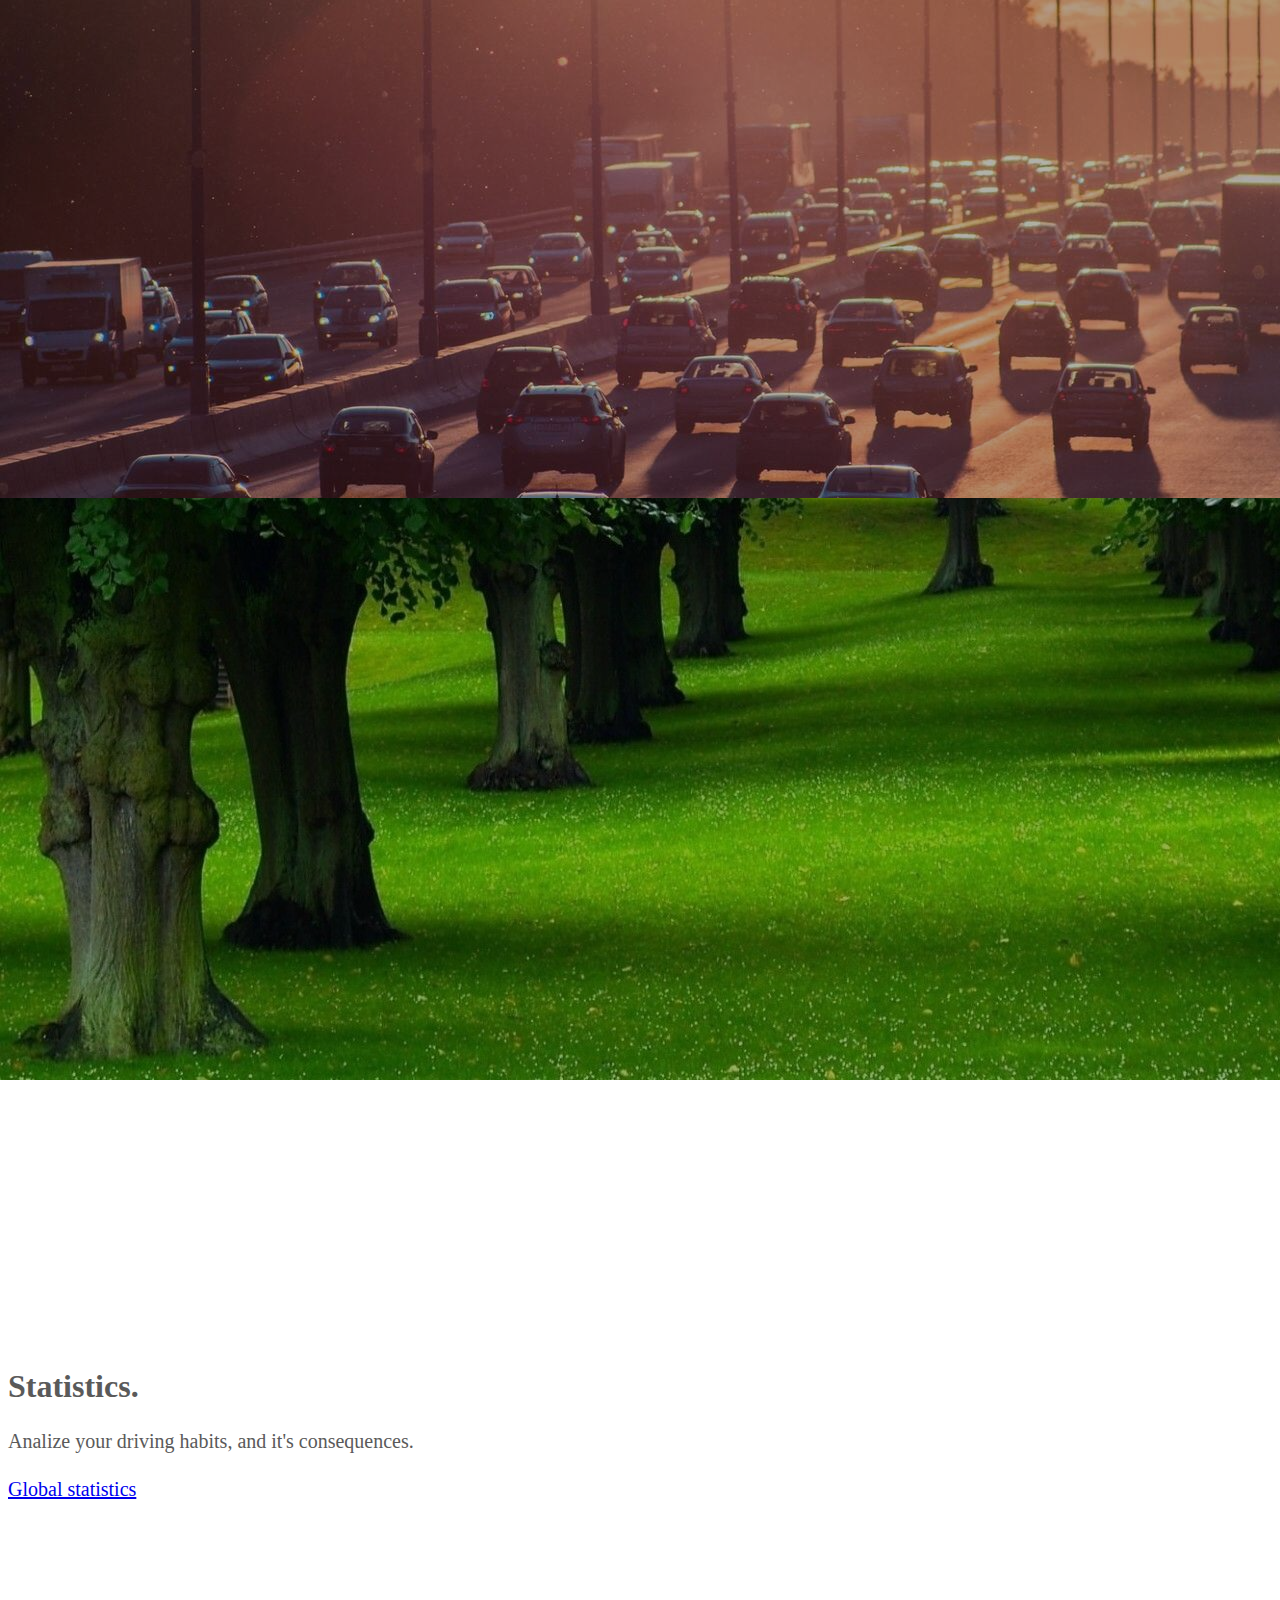
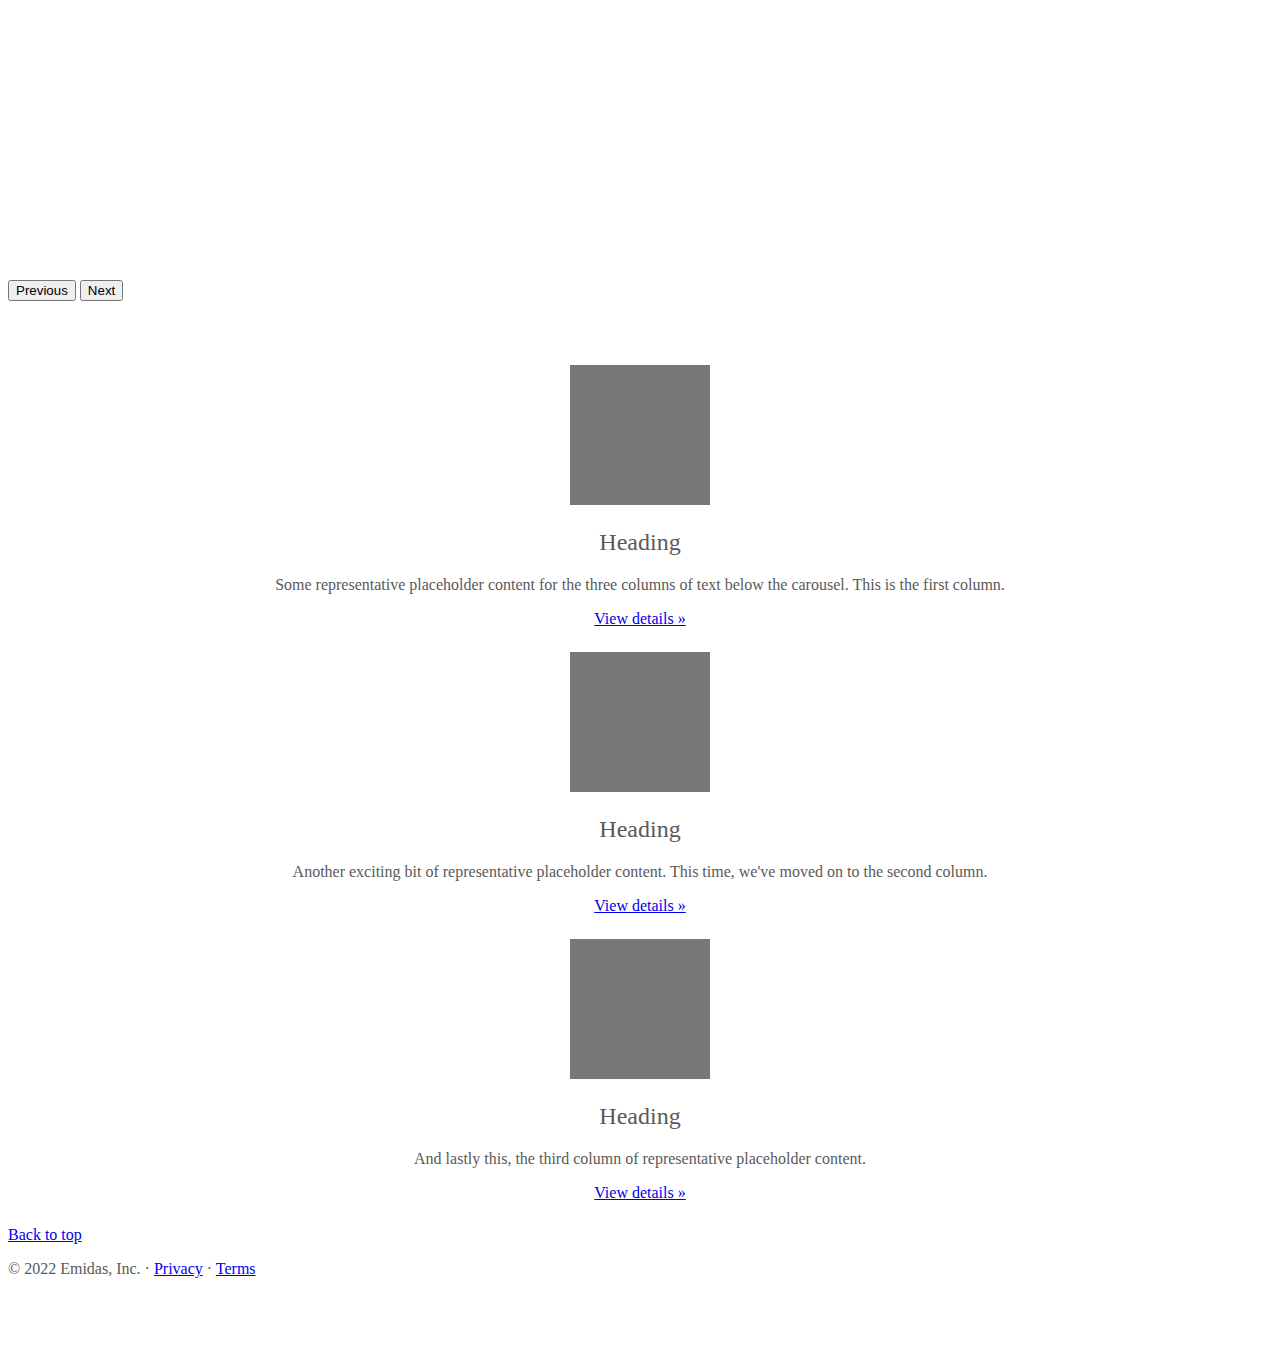
==== index.html @ fc40718a "deploy: 4984619fa4e0ced75c5fc4eb87c4cc761c5e7a39" ====
<!doctype html><head><meta charset=utf-8><meta name=viewport content="width=device-width,initial-scale=1"><meta name=description content><meta name=author content="Mark Otto, Jacob Thornton, and Bootstrap contributors"><meta name=generator content="Hugo 0.84.0"><title>emidas</title><link rel=icon href=/logo.png><link rel=canonical href=https://getbootstrap.com/docs/5.0/examples/carousel/><script src=https://cdn.jsdelivr.net/npm/bootstrap@5.2.2/dist/js/bootstrap.min.js integrity=sha384-IDwe1+LCz02ROU9k972gdyvl+AESN10+x7tBKgc9I5HFtuNz0wWnPclzo6p9vxnk crossorigin=anonymous></script>
<link href=https://cdn.jsdelivr.net/npm/bootstrap@5.0.2/dist/css/bootstrap.min.css rel=stylesheet integrity=sha384-EVSTQN3/azprG1Anm3QDgpJLIm9Nao0Yz1ztcQTwFspd3yD65VohhpuuCOmLASjC crossorigin=anonymous><link rel=stylesheet href=/products.styles.css><style>.bd-placeholder-img{font-size:1.125rem;text-anchor:middle;-webkit-user-select:none;-moz-user-select:none;user-select:none}@media(min-width:768px){.bd-placeholder-img-lg{font-size:3.5rem}}</style><link href=/carousel.css rel=stylesheet><link rel=preconnect href=https://fonts.googleapis.com crossorigin=true><link rel=preconnect href=https://fonts.gstatic.com><link rel=stylesheet href="https://fonts.googleapis.com/css2?family=Mulish:wght@200;300;400;500;600;700;800;900&display=swa"></head><body style=padding-top:75px><header><nav class="navbar navbar-expand-md navbar-light fixed-top bg-light"><div class=container-fluid><a class=navbar-brand href=/><img alt=logo src=/banner_logo.png height=50px></a>
<button class=navbar-toggler type=button data-bs-toggle=collapse data-bs-target=#navbarCollapse aria-controls=navbarCollapse aria-expanded=false aria-label="Toggle navigation">
<span class=navbar-toggler-icon></span></button><div class="collapse navbar-collapse" id=navbarCollapse><ul class="navbar-nav me-auto mb-2 mb-md-0"><li class=nav-item><a class=nav-link aria-current=page href=/>Home</a></li><li class=nav-item><a class=nav-link href=/how-it-works>How it works</a></li><li class=nav-item><a class=nav-link href=/pricing>Pricing</a></li><li class=nav-item><a class=nav-link href=/statistics>Statistics</a></li></ul><button class="btn btn-outline-success">Login</button></div></div></nav></header><main><div id=myCarousel class="carousel slide" data-bs-ride=carousel><div class=carousel-indicators><button type=button data-bs-target=#myCarousel data-bs-slide-to=0 aria-label="Slide 1" class=active aria-current=true></button>
<button type=button data-bs-target=#myCarousel data-bs-slide-to=1 aria-label="Slide 2"></button>
<button type=button data-bs-target=#myCarousel data-bs-slide-to=2 aria-label="Slide 3"></button></div><div class=carousel-inner><div class="carousel-item active"><img alt=logo src=/banner_1.jpg style=height:auto;filter:brightness(70%)><div class=container><div class="carousel-caption text-start"><h1>Ecology.</h1><p>Real time emissions tracker, for minimizing pollution.</p><p><a class="btn btn-lg btn-primary" href=/pricing>Pricing</a></p></div></div></div><div class=carousel-item><img alt=logo src=/banner_2.jpg style=height:auto;filter:brightness(70%)><div class=container><div class=carousel-caption><h1>Sustainability.</h1><p>Presenting total emited pollution, enabling emission offsetting.</p><p><a class="btn btn-lg btn-primary" href=/how-it-works>Learn more</a></p></div></div></div><div class=carousel-item><img alt=logo src=/banner_3.jpg style=height:auto;filter:brightness(70%)><div class=container><div class="carousel-caption text-end"><h1>Statistics.</h1><p>Analize your driving habits, and it's consequences.</p><p><a class="btn btn-lg btn-primary" href=/statistics>Global statistics</a></p></div></div></div></div><button class=carousel-control-prev type=button data-bs-target=#myCarousel data-bs-slide=prev>
<span class=carousel-control-prev-icon aria-hidden=true></span>
<span class=visually-hidden>Previous</span></button>
<button class=carousel-control-next type=button data-bs-target=#myCarousel data-bs-slide=next>
<span class=carousel-control-next-icon aria-hidden=true></span>
<span class=visually-hidden>Next</span></button></div><div class="container marketing"><div class=row><div class=col-lg-4><svg class="bd-placeholder-img rounded-circle" width="140" height="140" xmlns="banner_1.jpg" role="img" aria-label="Placeholder: 140x140" preserveAspectRatio="xMidYMid slice" focusable="false"><title>Placeholder</title><rect width="100%" height="100%" fill="#777"/><text x="50%" y="50%" fill="#777" dy=".3em">140x140</text></svg><h2>Heading</h2><p>Some representative placeholder content for the three columns of text below the carousel. This is the first column.</p><p><a class="btn btn-secondary" href=#>View details »</a></p></div><div class=col-lg-4><svg class="bd-placeholder-img rounded-circle" width="140" height="140" xmlns="http://www.w3.org/2000/svg" role="img" aria-label="Placeholder: 140x140" preserveAspectRatio="xMidYMid slice" focusable="false"><title>Placeholder</title><rect width="100%" height="100%" fill="#777"/><text x="50%" y="50%" fill="#777" dy=".3em">140x140</text></svg><h2>Heading</h2><p>Another exciting bit of representative placeholder content. This time, we've moved on to the second column.</p><p><a class="btn btn-secondary" href=#>View details »</a></p></div><div class=col-lg-4><svg class="bd-placeholder-img rounded-circle" width="140" height="140" xmlns="http://www.w3.org/2000/svg" role="img" aria-label="Placeholder: 140x140" preserveAspectRatio="xMidYMid slice" focusable="false"><title>Placeholder</title><rect width="100%" height="100%" fill="#777"/><text x="50%" y="50%" fill="#777" dy=".3em">140x140</text></svg><h2>Heading</h2><p>And lastly this, the third column of representative placeholder content.</p><p><a class="btn btn-secondary" href=#>View details »</a></p></div></div></div><footer class=container><p class=float-end><a href=#>Back to top</a></p><p>© 2022 Emidas, Inc. · <a href=#>Privacy</a> · <a href=#>Terms</a></p></footer></main><script src=/docs/5.0/dist/js/bootstrap.bundle.min.js integrity=sha384-MrcW6ZMFYlzcLA8Nl+NtUVF0sA7MsXsP1UyJoMp4YLEuNSfAP+JcXn/tWtIaxVXM crossorigin=anonymous></script></body></html>
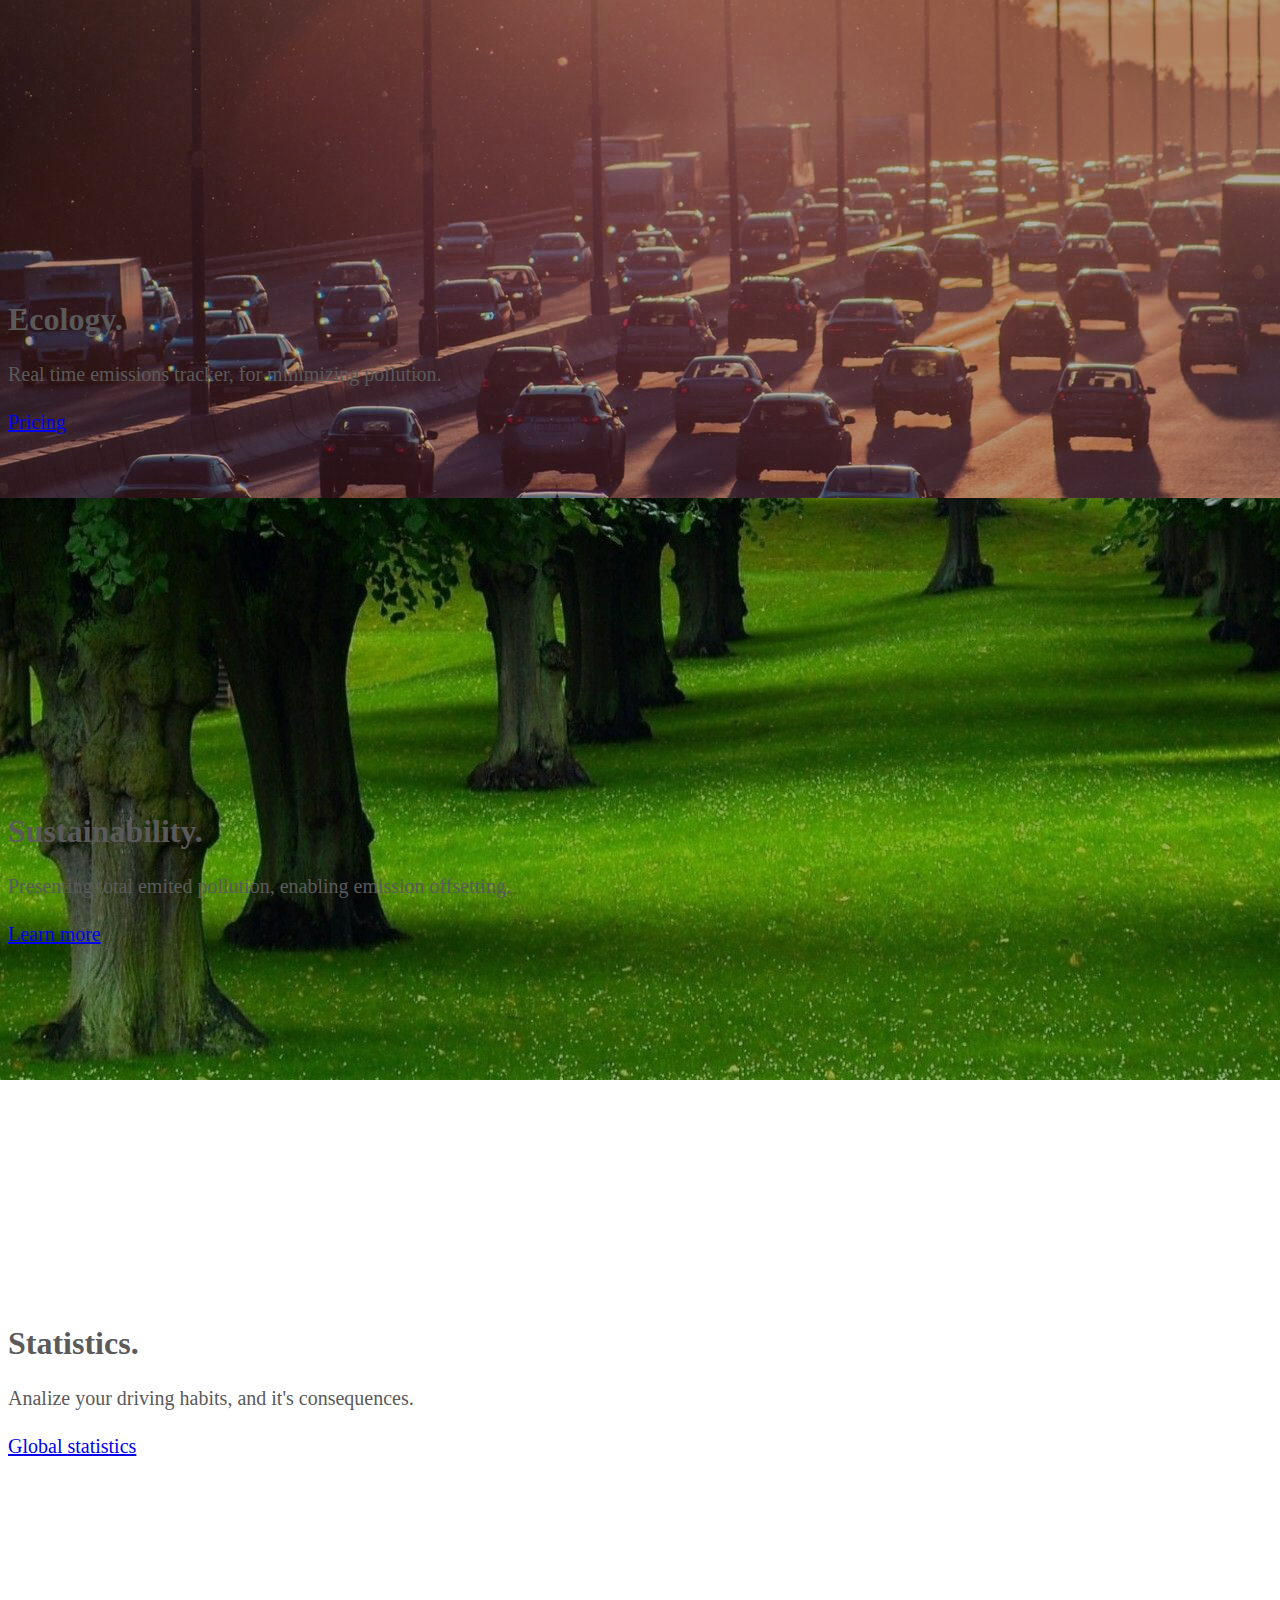
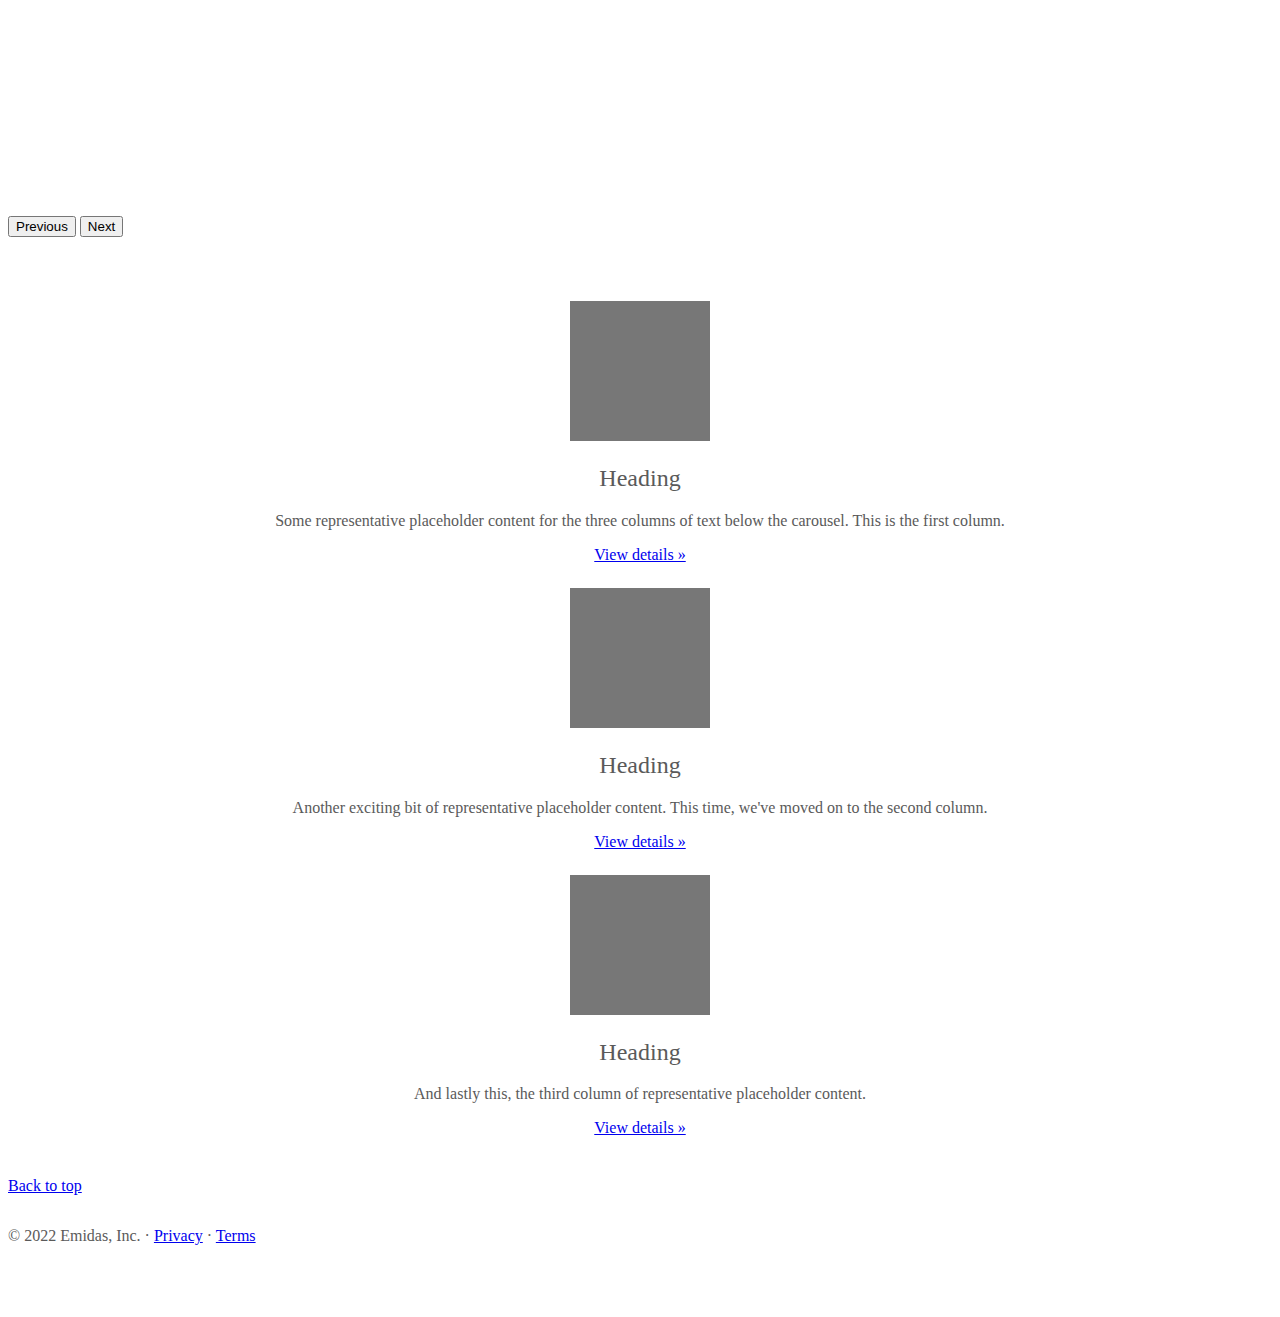
==== commit a0dc74eb: "deploy: 7c9619dde1e27f2a45dec2969a6371d13aa6b8b1" ====
--- a/index.html
+++ b/index.html
@@ -1,5 +1,5 @@
 <!doctype html><head><meta charset=utf-8><meta name=viewport content="width=device-width,initial-scale=1"><meta name=description content><meta name=author content="Mark Otto, Jacob Thornton, and Bootstrap contributors"><meta name=generator content="Hugo 0.84.0"><title>emidas</title><link rel=icon href=/logo.png><link rel=canonical href=https://getbootstrap.com/docs/5.0/examples/carousel/><script src=https://cdn.jsdelivr.net/npm/bootstrap@5.2.2/dist/js/bootstrap.min.js integrity=sha384-IDwe1+LCz02ROU9k972gdyvl+AESN10+x7tBKgc9I5HFtuNz0wWnPclzo6p9vxnk crossorigin=anonymous></script>
-<link href=https://cdn.jsdelivr.net/npm/bootstrap@5.0.2/dist/css/bootstrap.min.css rel=stylesheet integrity=sha384-EVSTQN3/azprG1Anm3QDgpJLIm9Nao0Yz1ztcQTwFspd3yD65VohhpuuCOmLASjC crossorigin=anonymous><link rel=stylesheet href=/products.styles.css><style>.bd-placeholder-img{font-size:1.125rem;text-anchor:middle;-webkit-user-select:none;-moz-user-select:none;user-select:none}@media(min-width:768px){.bd-placeholder-img-lg{font-size:3.5rem}}</style><link href=/carousel.css rel=stylesheet><link rel=preconnect href=https://fonts.googleapis.com crossorigin=true><link rel=preconnect href=https://fonts.gstatic.com><link rel=stylesheet href="https://fonts.googleapis.com/css2?family=Mulish:wght@200;300;400;500;600;700;800;900&display=swa"></head><body style=padding-top:75px><header><nav class="navbar navbar-expand-md navbar-light fixed-top bg-light"><div class=container-fluid><a class=navbar-brand href=/><img alt=logo src=/banner_logo.png height=50px></a>
+<link href=https://cdn.jsdelivr.net/npm/bootstrap@5.0.2/dist/css/bootstrap.min.css rel=stylesheet integrity=sha384-EVSTQN3/azprG1Anm3QDgpJLIm9Nao0Yz1ztcQTwFspd3yD65VohhpuuCOmLASjC crossorigin=anonymous><link rel=stylesheet href=/products.styles.css><link rel=stylesheet href=/how.styles.css><style>.bd-placeholder-img{font-size:1.125rem;text-anchor:middle;-webkit-user-select:none;-moz-user-select:none;user-select:none}@media(min-width:768px){.bd-placeholder-img-lg{font-size:3.5rem}}</style><link href=/carousel.css rel=stylesheet><link rel=preconnect href=https://fonts.googleapis.com crossorigin=true><link rel=preconnect href=https://fonts.gstatic.com><link rel=stylesheet href="https://fonts.googleapis.com/css2?family=Mulish:wght@200;300;400;500;600;700;800;900&display=swa"></head><body style=padding-top:75px><header><nav class="navbar navbar-expand-md navbar-light fixed-top bg-light"><div class=container-fluid><a class=navbar-brand href=/><img alt=logo src=/banner_logo.png height=50px></a>
 <button class=navbar-toggler type=button data-bs-toggle=collapse data-bs-target=#navbarCollapse aria-controls=navbarCollapse aria-expanded=false aria-label="Toggle navigation">
 <span class=navbar-toggler-icon></span></button><div class="collapse navbar-collapse" id=navbarCollapse><ul class="navbar-nav me-auto mb-2 mb-md-0"><li class=nav-item><a class=nav-link aria-current=page href=/>Home</a></li><li class=nav-item><a class=nav-link href=/how-it-works>How it works</a></li><li class=nav-item><a class=nav-link href=/pricing>Pricing</a></li><li class=nav-item><a class=nav-link href=/statistics>Statistics</a></li></ul><button class="btn btn-outline-success">Login</button></div></div></nav></header><main><div id=myCarousel class="carousel slide" data-bs-ride=carousel><div class=carousel-indicators><button type=button data-bs-target=#myCarousel data-bs-slide-to=0 aria-label="Slide 1" class=active aria-current=true></button>
 <button type=button data-bs-target=#myCarousel data-bs-slide-to=1 aria-label="Slide 2"></button>
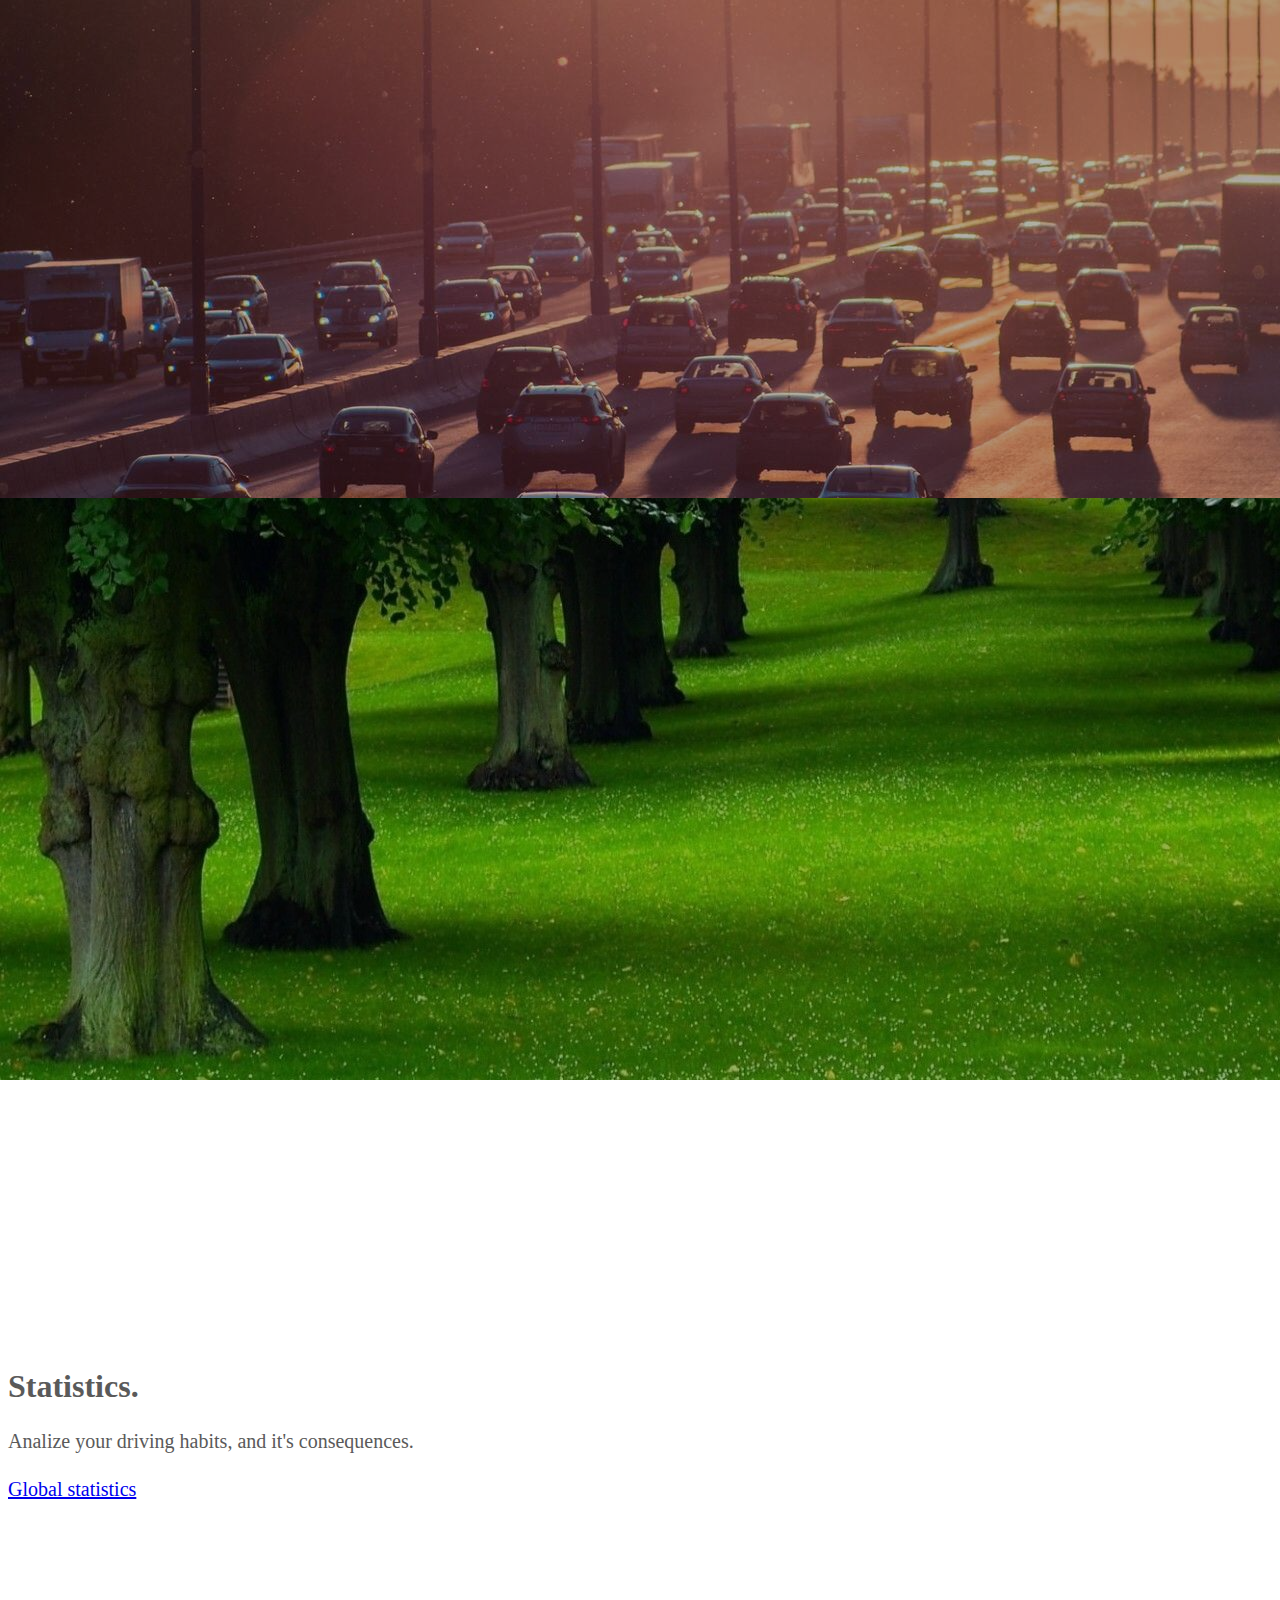
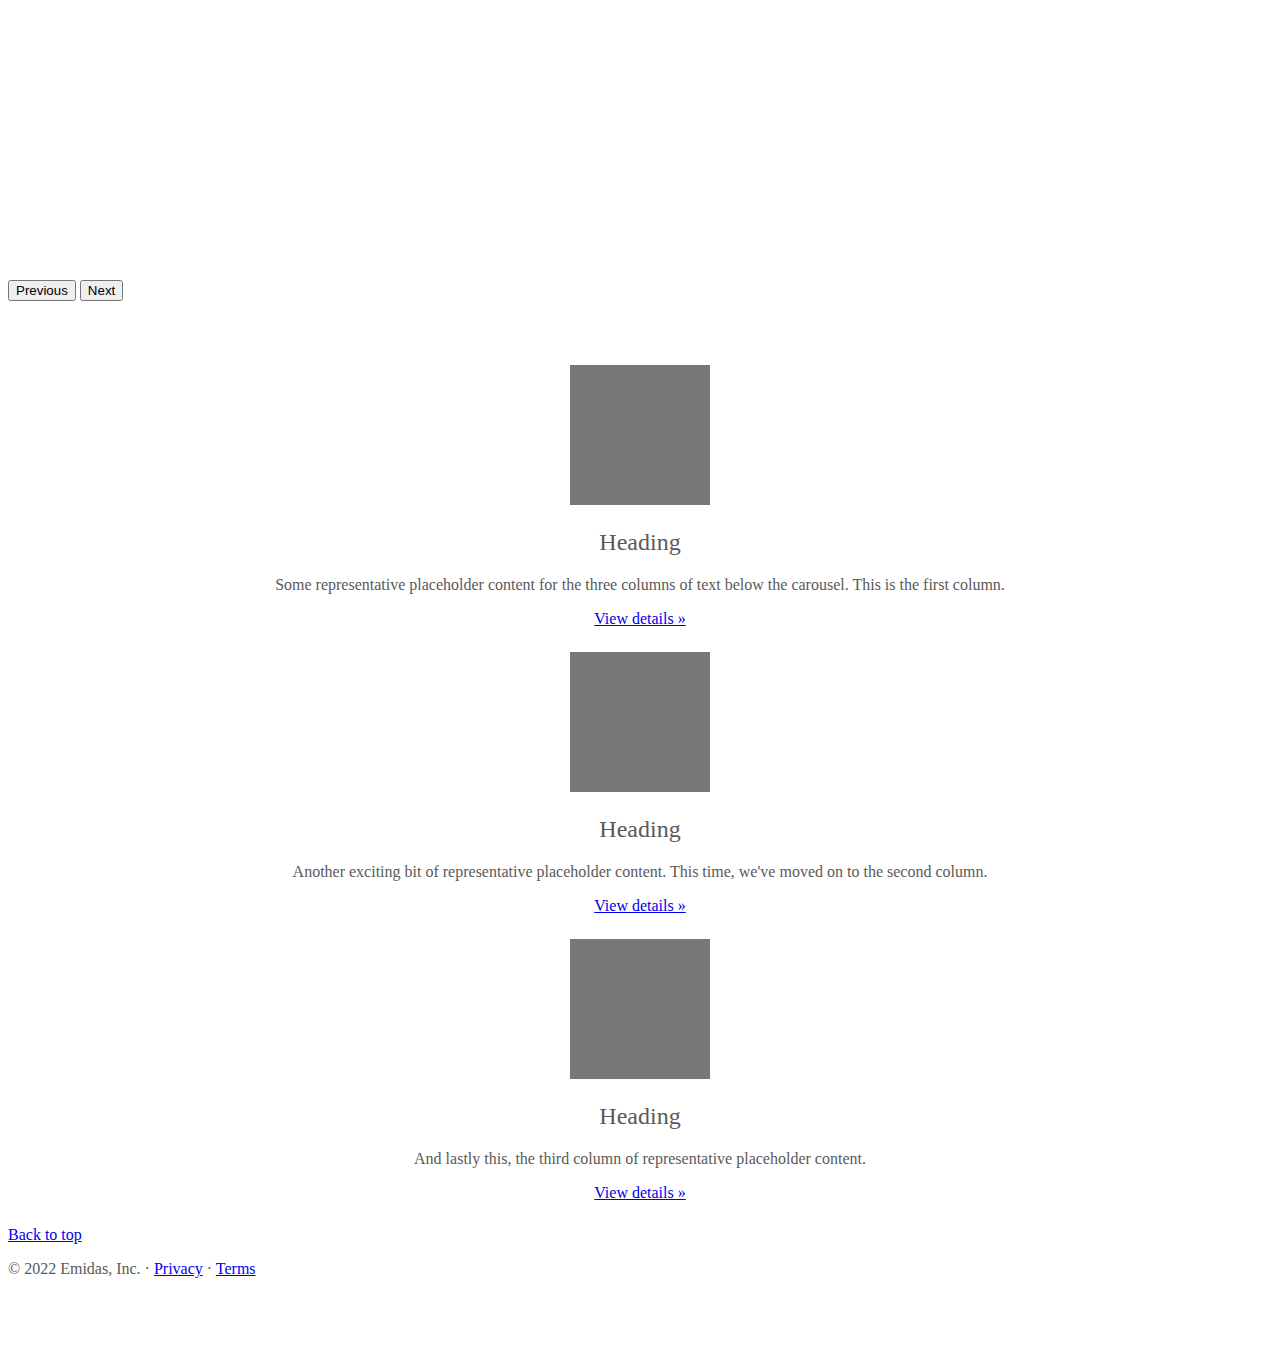
==== commit 80b7b41c: "deploy: 6ccda4e7f38ee32f321cfbb6460fc95b2b51984d" ====
--- a/index.html
+++ b/index.html
@@ -1,5 +1,5 @@
 <!doctype html><head><meta charset=utf-8><meta name=viewport content="width=device-width,initial-scale=1"><meta name=description content><meta name=author content="Mark Otto, Jacob Thornton, and Bootstrap contributors"><meta name=generator content="Hugo 0.84.0"><title>emidas</title><link rel=icon href=/logo.png><link rel=canonical href=https://getbootstrap.com/docs/5.0/examples/carousel/><script src=https://cdn.jsdelivr.net/npm/bootstrap@5.2.2/dist/js/bootstrap.min.js integrity=sha384-IDwe1+LCz02ROU9k972gdyvl+AESN10+x7tBKgc9I5HFtuNz0wWnPclzo6p9vxnk crossorigin=anonymous></script>
-<link href=https://cdn.jsdelivr.net/npm/bootstrap@5.0.2/dist/css/bootstrap.min.css rel=stylesheet integrity=sha384-EVSTQN3/azprG1Anm3QDgpJLIm9Nao0Yz1ztcQTwFspd3yD65VohhpuuCOmLASjC crossorigin=anonymous><link rel=stylesheet href=/products.styles.css><link rel=stylesheet href=/how.styles.css><style>.bd-placeholder-img{font-size:1.125rem;text-anchor:middle;-webkit-user-select:none;-moz-user-select:none;user-select:none}@media(min-width:768px){.bd-placeholder-img-lg{font-size:3.5rem}}</style><link href=/carousel.css rel=stylesheet><link rel=preconnect href=https://fonts.googleapis.com crossorigin=true><link rel=preconnect href=https://fonts.gstatic.com><link rel=stylesheet href="https://fonts.googleapis.com/css2?family=Mulish:wght@200;300;400;500;600;700;800;900&display=swa"></head><body style=padding-top:75px><header><nav class="navbar navbar-expand-md navbar-light fixed-top bg-light"><div class=container-fluid><a class=navbar-brand href=/><img alt=logo src=/banner_logo.png height=50px></a>
+<link href=https://cdn.jsdelivr.net/npm/bootstrap@5.0.2/dist/css/bootstrap.min.css rel=stylesheet integrity=sha384-EVSTQN3/azprG1Anm3QDgpJLIm9Nao0Yz1ztcQTwFspd3yD65VohhpuuCOmLASjC crossorigin=anonymous><link rel=stylesheet href=/products.styles.css><style>.bd-placeholder-img{font-size:1.125rem;text-anchor:middle;-webkit-user-select:none;-moz-user-select:none;user-select:none}@media(min-width:768px){.bd-placeholder-img-lg{font-size:3.5rem}}</style><link href=/carousel.css rel=stylesheet><link rel=preconnect href=https://fonts.googleapis.com crossorigin=true><link rel=preconnect href=https://fonts.gstatic.com><link rel=stylesheet href="https://fonts.googleapis.com/css2?family=Mulish:wght@200;300;400;500;600;700;800;900&display=swa"></head><body style=padding-top:75px><header><nav class="navbar navbar-expand-md navbar-light fixed-top bg-light"><div class=container-fluid><a class=navbar-brand href=/><img alt=logo src=/banner_logo.png height=50px></a>
 <button class=navbar-toggler type=button data-bs-toggle=collapse data-bs-target=#navbarCollapse aria-controls=navbarCollapse aria-expanded=false aria-label="Toggle navigation">
 <span class=navbar-toggler-icon></span></button><div class="collapse navbar-collapse" id=navbarCollapse><ul class="navbar-nav me-auto mb-2 mb-md-0"><li class=nav-item><a class=nav-link aria-current=page href=/>Home</a></li><li class=nav-item><a class=nav-link href=/how-it-works>How it works</a></li><li class=nav-item><a class=nav-link href=/pricing>Pricing</a></li><li class=nav-item><a class=nav-link href=/statistics>Statistics</a></li></ul><button class="btn btn-outline-success">Login</button></div></div></nav></header><main><div id=myCarousel class="carousel slide" data-bs-ride=carousel><div class=carousel-indicators><button type=button data-bs-target=#myCarousel data-bs-slide-to=0 aria-label="Slide 1" class=active aria-current=true></button>
 <button type=button data-bs-target=#myCarousel data-bs-slide-to=1 aria-label="Slide 2"></button>
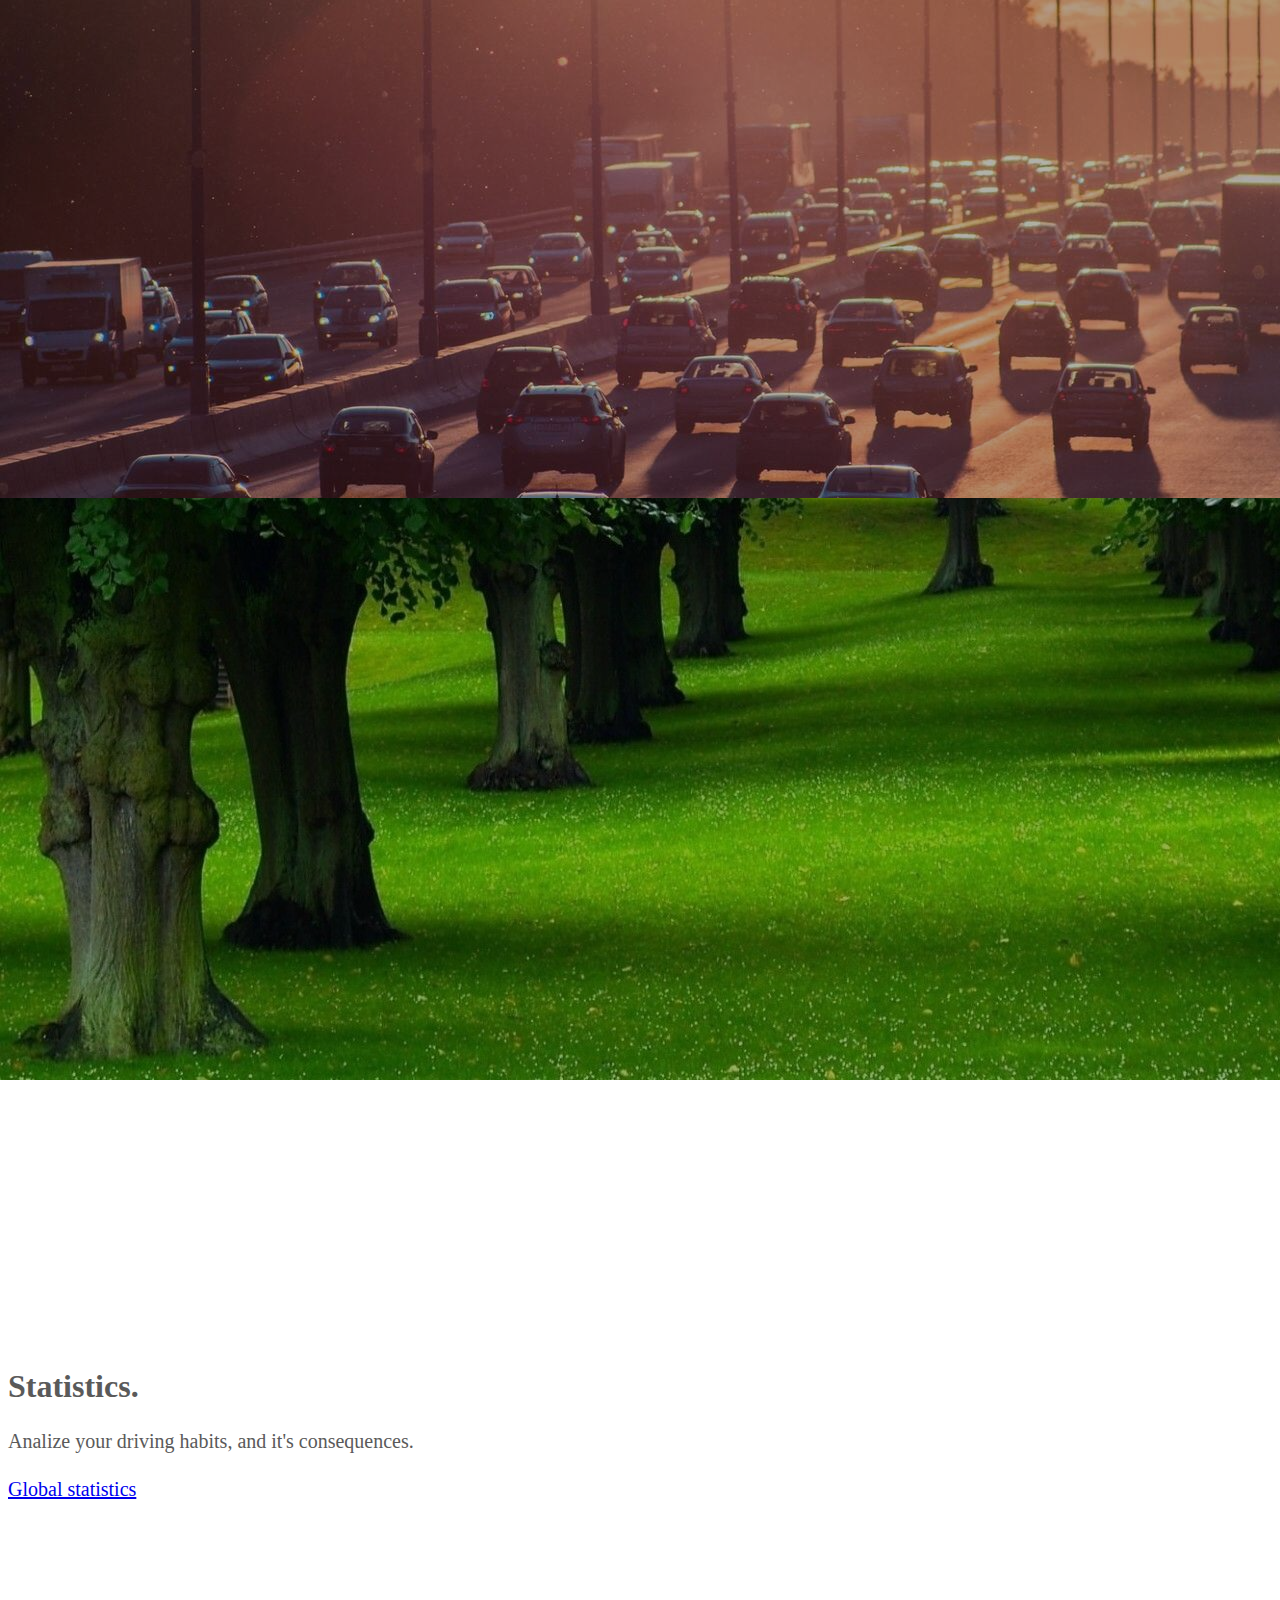
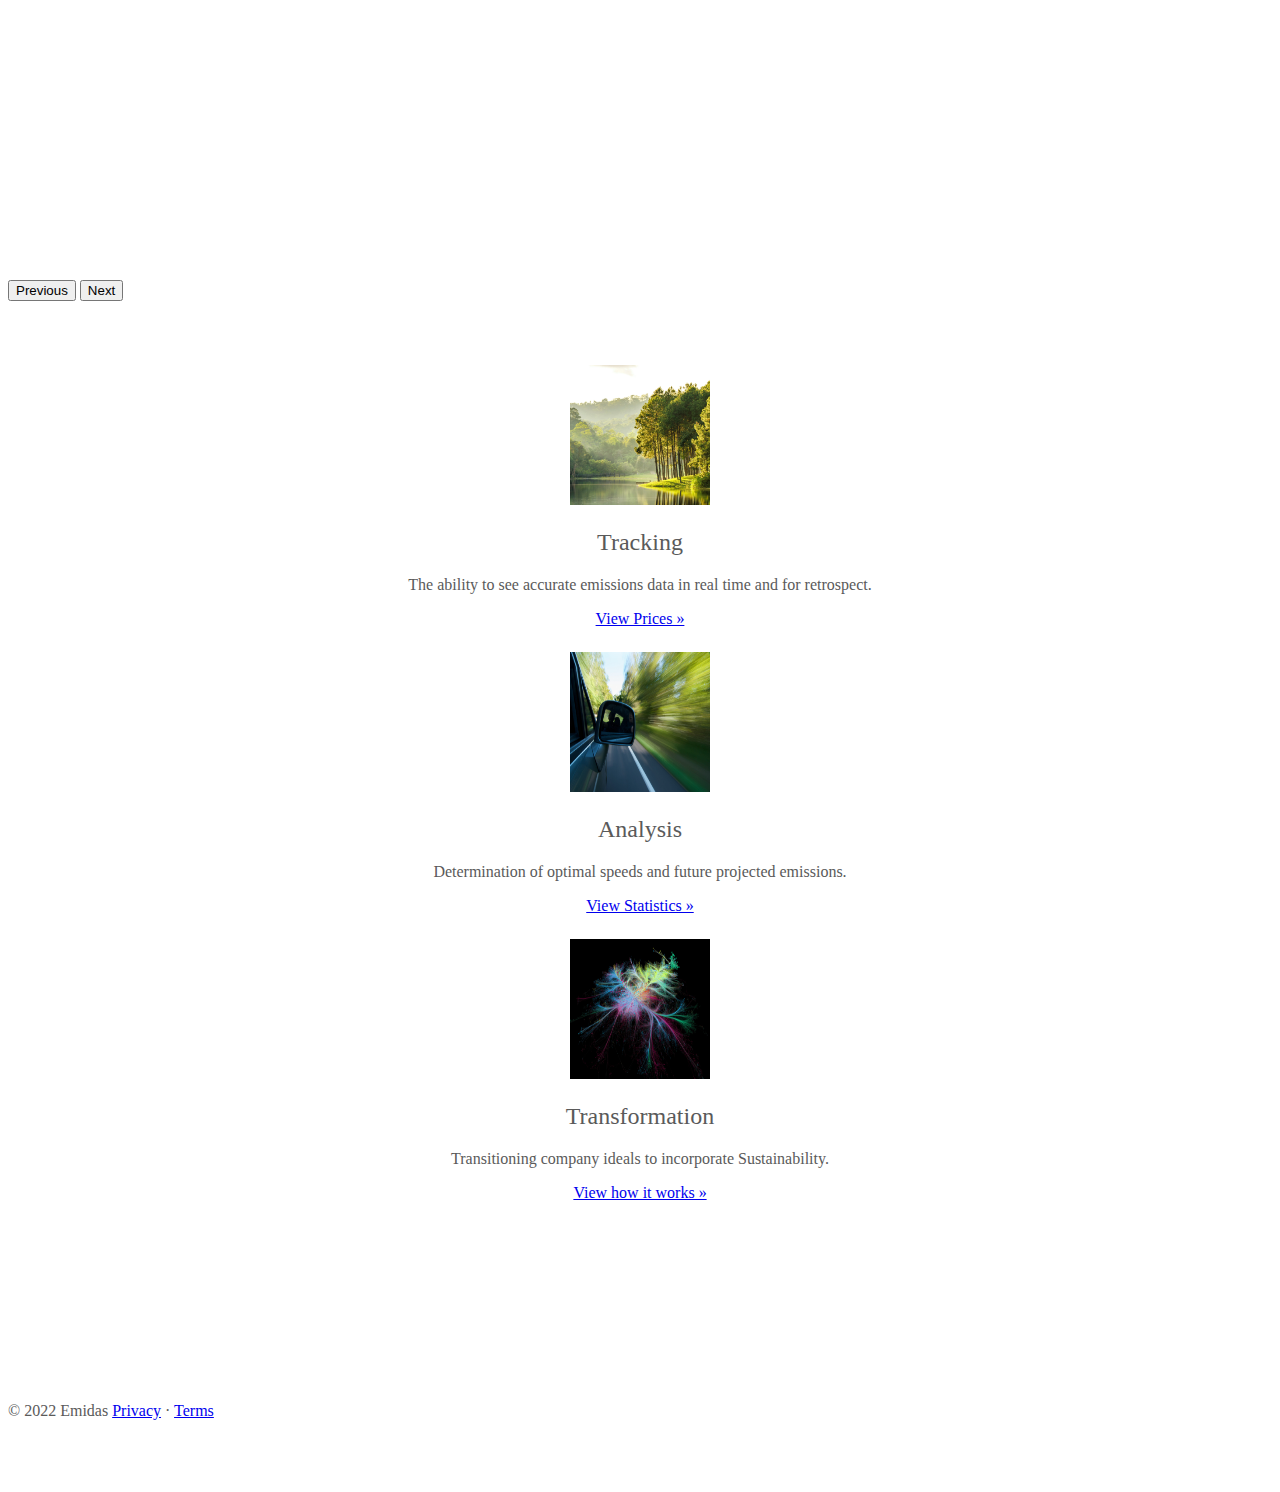
==== commit ae7731d4: "deploy: d5c55b13768335d8c349044f92f9bf9bb8cbfd01" ====
--- a/index.html
+++ b/index.html
@@ -8,4 +8,4 @@
 <span class=visually-hidden>Previous</span></button>
 <button class=carousel-control-next type=button data-bs-target=#myCarousel data-bs-slide=next>
 <span class=carousel-control-next-icon aria-hidden=true></span>
-<span class=visually-hidden>Next</span></button></div><div class="container marketing"><div class=row><div class=col-lg-4><svg class="bd-placeholder-img rounded-circle" width="140" height="140" xmlns="banner_1.jpg" role="img" aria-label="Placeholder: 140x140" preserveAspectRatio="xMidYMid slice" focusable="false"><title>Placeholder</title><rect width="100%" height="100%" fill="#777"/><text x="50%" y="50%" fill="#777" dy=".3em">140x140</text></svg><h2>Heading</h2><p>Some representative placeholder content for the three columns of text below the carousel. This is the first column.</p><p><a class="btn btn-secondary" href=#>View details »</a></p></div><div class=col-lg-4><svg class="bd-placeholder-img rounded-circle" width="140" height="140" xmlns="http://www.w3.org/2000/svg" role="img" aria-label="Placeholder: 140x140" preserveAspectRatio="xMidYMid slice" focusable="false"><title>Placeholder</title><rect width="100%" height="100%" fill="#777"/><text x="50%" y="50%" fill="#777" dy=".3em">140x140</text></svg><h2>Heading</h2><p>Another exciting bit of representative placeholder content. This time, we've moved on to the second column.</p><p><a class="btn btn-secondary" href=#>View details »</a></p></div><div class=col-lg-4><svg class="bd-placeholder-img rounded-circle" width="140" height="140" xmlns="http://www.w3.org/2000/svg" role="img" aria-label="Placeholder: 140x140" preserveAspectRatio="xMidYMid slice" focusable="false"><title>Placeholder</title><rect width="100%" height="100%" fill="#777"/><text x="50%" y="50%" fill="#777" dy=".3em">140x140</text></svg><h2>Heading</h2><p>And lastly this, the third column of representative placeholder content.</p><p><a class="btn btn-secondary" href=#>View details »</a></p></div></div></div><footer class=container><p class=float-end><a href=#>Back to top</a></p><p>© 2022 Emidas, Inc. · <a href=#>Privacy</a> · <a href=#>Terms</a></p></footer></main><script src=/docs/5.0/dist/js/bootstrap.bundle.min.js integrity=sha384-MrcW6ZMFYlzcLA8Nl+NtUVF0sA7MsXsP1UyJoMp4YLEuNSfAP+JcXn/tWtIaxVXM crossorigin=anonymous></script></body></html>+<span class=visually-hidden>Next</span></button></div><div class="container marketing"><div class=row><div class=col-lg-4><img class=rounded-circle src=/gettyimages-1146431497.webp width=140 height=140><h2>Tracking</h2><p>The ability to see accurate emissions data in real time and for retrospect.</p><p><a class="btn btn-secondary" href=/pricing>View Prices »</a></p></div><div class=col-lg-4><img class=rounded-circle src=/Eco-driving-min-scaled.jpg width=140 height=140><h2>Analysis</h2><p>Determination of optimal speeds and future projected emissions.</p><p><a class="btn btn-secondary" href=/statistics>View Statistics »</a></p></div><div class=col-lg-4><img class=rounded-circle src=/p-1-90427630-150-years-of-scientific-research-visualized-as-a-single-mesmerizing-network.jpeg width=140 height=140><h2>Transformation</h2><p>Transitioning company ideals to incorporate Sustainability.</p><p><a class="btn btn-secondary" href=/how-it-works>View how it works »</a></p></div></div></div><footer class=container><p class=float-end></p><p style=margin-top:200px>© 2022 Emidas <a href=#>Privacy</a> · <a href=#>Terms</a></p></footer></main><script src=/docs/5.0/dist/js/bootstrap.bundle.min.js integrity=sha384-MrcW6ZMFYlzcLA8Nl+NtUVF0sA7MsXsP1UyJoMp4YLEuNSfAP+JcXn/tWtIaxVXM crossorigin=anonymous></script></body></html>